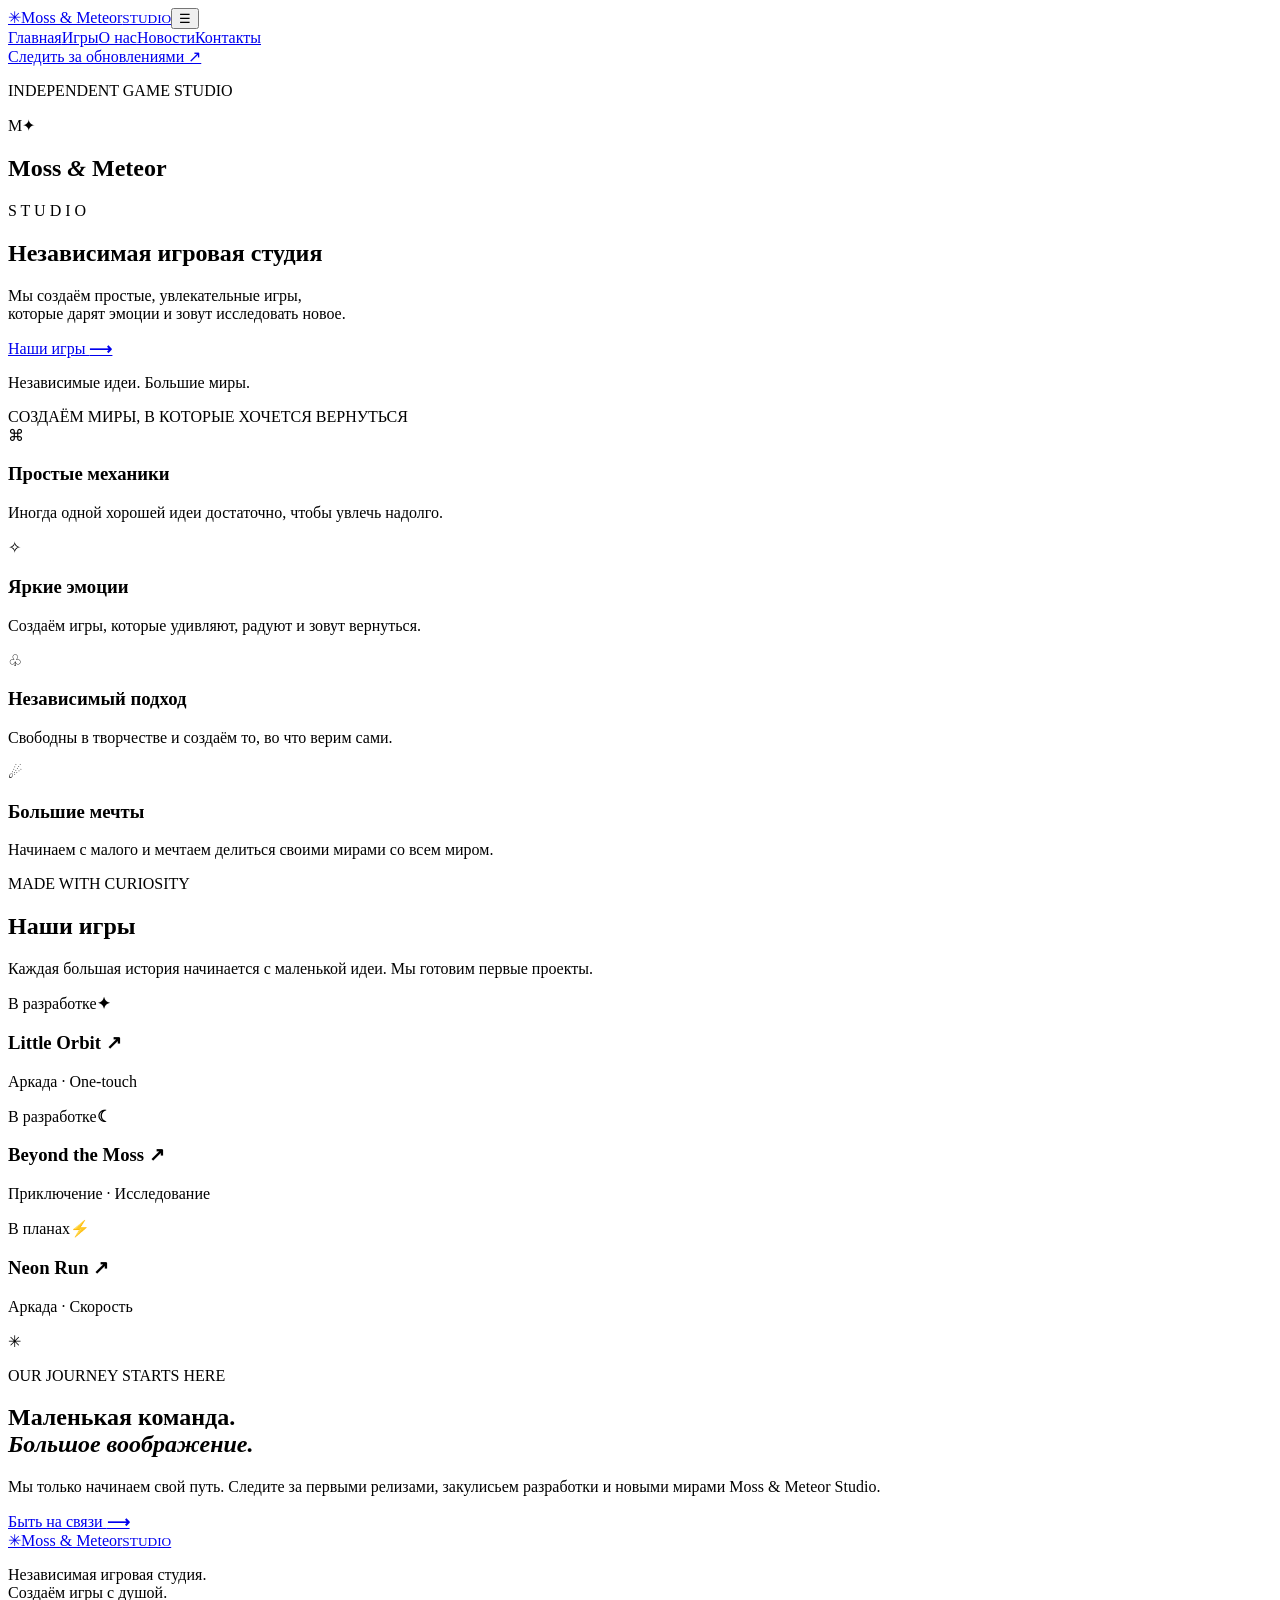
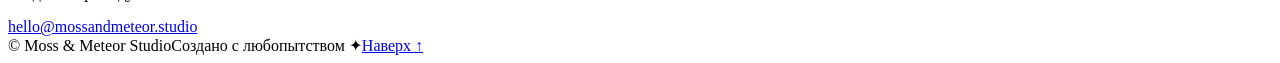
==== index.html @ 88b0e95c "Add Moss & Meteor Studio landing page" ====
<!doctype html>
<html lang="ru"><head><meta charset="utf-8"><meta name="viewport" content="width=device-width,initial-scale=1"><meta name="theme-color" content="#060b0c"><meta name="description" content="Moss & Meteor Studio — независимая игровая студия. Создаём небольшие игры с большими идеями."><title>Moss & Meteor Studio — Independent Game Studio</title><link rel="preconnect" href="https://fonts.googleapis.com"><link href="https://fonts.googleapis.com/css2?family=DM+Sans:wght@400;500;600;700&display=swap" rel="stylesheet"><link rel="stylesheet" href="style.css"></head>
<body><header class="top"><a class="brand" href="#home"><span class="mark">✳</span><span>Moss &amp; Meteor<small>STUDIO</small></span></a><button id="menu" aria-label="Открыть меню">☰</button><nav id="nav"><a href="#home">Главная</a><a href="#games">Игры</a><a href="#about">О нас</a><a href="#news">Новости</a><a href="#contact">Контакты</a></nav><a class="outline head-cta" href="#news">Следить за обновлениями ↗</a></header>
<main><section class="hero" id="home"><div class="sky"><div class="moon"></div><div class="meteor"></div><div class="planet"></div><div class="hills"></div></div><div class="hero-content"><p class="eyebrow">INDEPENDENT GAME STUDIO</p><div class="monogram">M<span>✦</span></div><h1>Moss <i>&amp;</i> Meteor</h1><div class="studio">S T U D I O</div><h2>Независимая игровая студия</h2><p class="desc">Мы создаём простые, увлекательные игры,<br class="desktop"> которые дарят эмоции и зовут исследовать новое.</p><a class="button light" href="#games">Наши игры <b>⟶</b></a><p class="note"><span></span> Независимые идеи. Большие миры.</p></div><div class="caption">СОЗДАЁМ МИРЫ, В КОТОРЫЕ ХОЧЕТСЯ ВЕРНУТЬСЯ</div></section>
<section class="values" id="about"><article><span>⌘</span><h3>Простые механики</h3><p>Иногда одной хорошей идеи достаточно, чтобы увлечь надолго.</p></article><article><span>✧</span><h3>Яркие эмоции</h3><p>Создаём игры, которые удивляют, радуют и зовут вернуться.</p></article><article><span>♧</span><h3>Независимый подход</h3><p>Свободны в творчестве и создаём то, во что верим сами.</p></article><article><span>☄</span><h3>Большие мечты</h3><p>Начинаем с малого и мечтаем делиться своими мирами со всем миром.</p></article></section>
<section class="games" id="games"><div class="section-head"><p class="eyebrow">MADE WITH CURIOSITY</p><h2>Наши игры</h2><p>Каждая большая история начинается с маленькой идеи. Мы готовим первые проекты.</p></div><div class="cards"><article class="game"><div class="art art-one"><span class="tag">В разработке</span><strong>✦</strong></div><h3>Little Orbit <span>↗</span></h3><p>Аркада · One-touch</p></article><article class="game"><div class="art art-two"><span class="tag">В разработке</span><strong>☾</strong></div><h3>Beyond the Moss <span>↗</span></h3><p>Приключение · Исследование</p></article><article class="game"><div class="art art-three"><span class="tag">В планах</span><strong>⚡</strong></div><h3>Neon Run <span>↗</span></h3><p>Аркада · Скорость</p></article></div></section>
<section class="manifesto" id="news"><div class="star">✳</div><p class="eyebrow">OUR JOURNEY STARTS HERE</p><h2>Маленькая команда.<br><i>Большое воображение.</i></h2><p>Мы только начинаем свой путь. Следите за первыми релизами, закулисьем разработки и новыми мирами Moss &amp; Meteor Studio.</p><a class="button light" href="mailto:hello@mossandmeteor.studio">Быть на связи <b>⟶</b></a></section></main>
<footer id="contact"><a class="brand" href="#home"><span class="mark">✳</span><span>Moss &amp; Meteor<small>STUDIO</small></span></a><p>Независимая игровая студия.<br>Создаём игры с душой.</p><a href="mailto:hello@mossandmeteor.studio">hello@mossandmeteor.studio</a><div class="footline"><span>© <span id="year"></span> Moss &amp; Meteor Studio</span><span>Создано с любопытством ✦</span><a href="#home">Наверх ↑</a></div></footer><script src="script.js"></script></body></html>
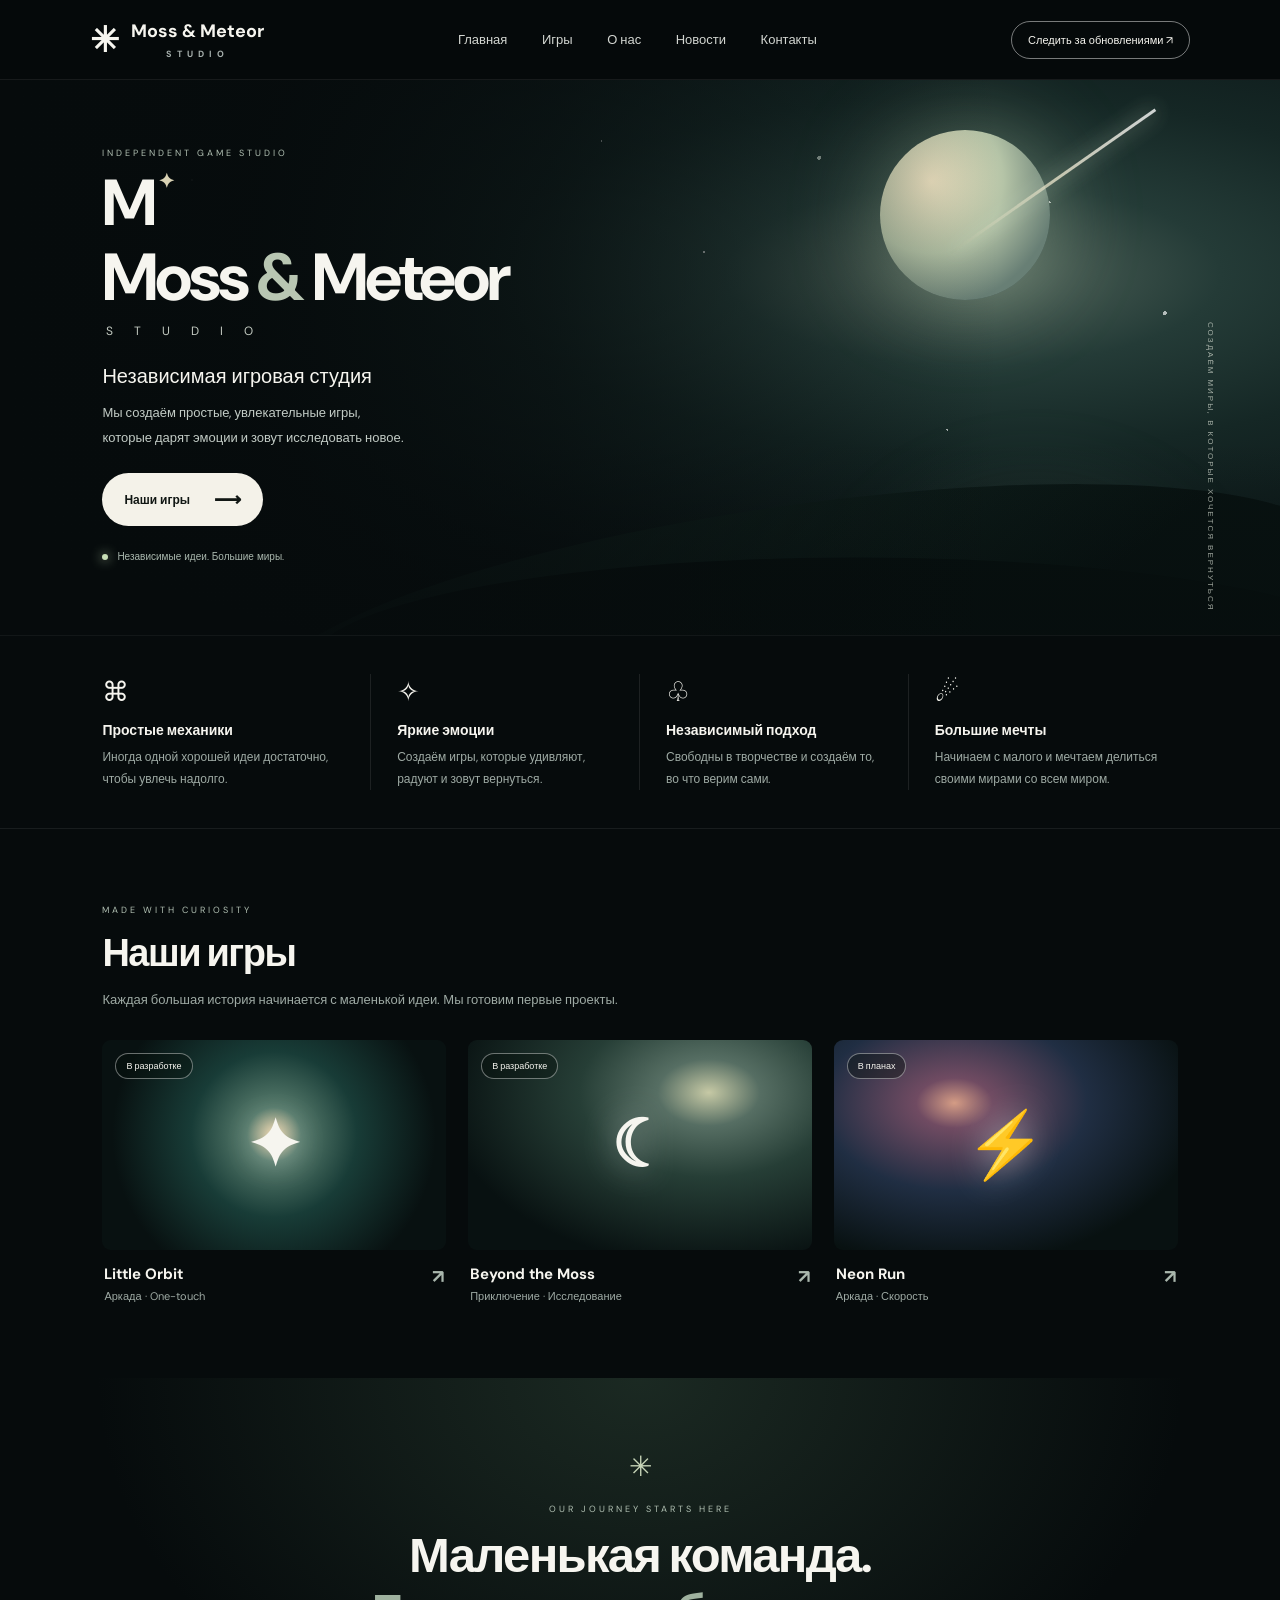
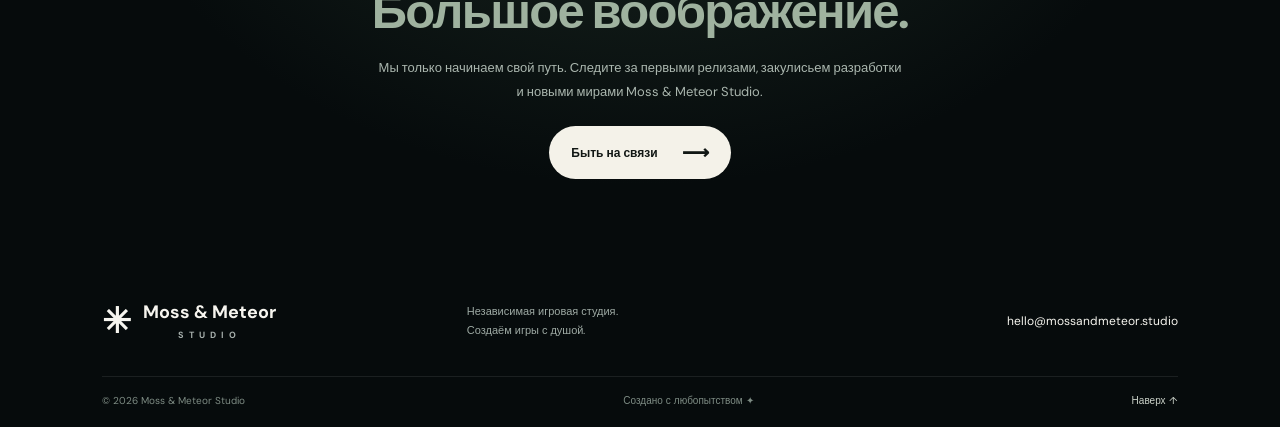
==== commit 6533cf15: "Improve SEO metadata and structured data" ====
--- a/index.html
+++ b/index.html
@@ -1,5 +1,36 @@
 <!doctype html>
-<html lang="ru"><head><meta charset="utf-8"><meta name="viewport" content="width=device-width,initial-scale=1"><meta name="theme-color" content="#060b0c"><meta name="description" content="Moss & Meteor Studio — независимая игровая студия. Создаём небольшие игры с большими идеями."><title>Moss & Meteor Studio — Independent Game Studio</title><link rel="preconnect" href="https://fonts.googleapis.com"><link href="https://fonts.googleapis.com/css2?family=DM+Sans:wght@400;500;600;700&display=swap" rel="stylesheet"><link rel="stylesheet" href="style.css"></head>
+<html lang="ru">
+<head>
+<meta charset="utf-8">
+<meta name="viewport" content="width=device-width, initial-scale=1">
+<meta name="theme-color" content="#060b0c">
+<meta name="description" content="Moss & Meteor Studio — независимая игровая студия. Создаём оригинальные инди-игры, аркады и приключения с большими идеями. Узнайте о наших проектах и разработке.">
+<meta name="robots" content="index, follow, max-image-preview:large">
+<link rel="canonical" href="https://rtccoin1.github.io/and-meteor-studio/">
+<title>Moss &amp; Meteor Studio — независимая игровая студия</title>
+<meta property="og:type" content="website">
+<meta property="og:locale" content="ru_RU">
+<meta property="og:site_name" content="Moss &amp; Meteor Studio">
+<meta property="og:title" content="Moss &amp; Meteor Studio — независимая игровая студия">
+<meta property="og:description" content="Создаём оригинальные инди-игры, аркады и приключения с большими идеями. Познакомьтесь с проектами Moss &amp; Meteor Studio.">
+<meta property="og:url" content="https://rtccoin1.github.io/and-meteor-studio/">
+<meta name="twitter:card" content="summary">
+<meta name="twitter:title" content="Moss &amp; Meteor Studio — независимая игровая студия">
+<meta name="twitter:description" content="Независимая игровая студия. Создаём небольшие игры с большими идеями.">
+<script type="application/ld+json">
+{
+  "@context": "https://schema.org",
+  "@type": "Organization",
+  "name": "Moss & Meteor Studio",
+  "url": "https://rtccoin1.github.io/and-meteor-studio/",
+  "description": "Независимая игровая студия, создающая оригинальные инди-игры, аркады и приключения.",
+  "email": "hello@mossandmeteor.studio"
+}
+</script>
+<link rel="preconnect" href="https://fonts.googleapis.com">
+<link href="https://fonts.googleapis.com/css2?family=DM+Sans:wght@400;500;600;700&display=swap" rel="stylesheet">
+<link rel="stylesheet" href="style.css">
+</head>
 <body><header class="top"><a class="brand" href="#home"><span class="mark">✳</span><span>Moss &amp; Meteor<small>STUDIO</small></span></a><button id="menu" aria-label="Открыть меню">☰</button><nav id="nav"><a href="#home">Главная</a><a href="#games">Игры</a><a href="#about">О нас</a><a href="#news">Новости</a><a href="#contact">Контакты</a></nav><a class="outline head-cta" href="#news">Следить за обновлениями ↗</a></header>
 <main><section class="hero" id="home"><div class="sky"><div class="moon"></div><div class="meteor"></div><div class="planet"></div><div class="hills"></div></div><div class="hero-content"><p class="eyebrow">INDEPENDENT GAME STUDIO</p><div class="monogram">M<span>✦</span></div><h1>Moss <i>&amp;</i> Meteor</h1><div class="studio">S T U D I O</div><h2>Независимая игровая студия</h2><p class="desc">Мы создаём простые, увлекательные игры,<br class="desktop"> которые дарят эмоции и зовут исследовать новое.</p><a class="button light" href="#games">Наши игры <b>⟶</b></a><p class="note"><span></span> Независимые идеи. Большие миры.</p></div><div class="caption">СОЗДАЁМ МИРЫ, В КОТОРЫЕ ХОЧЕТСЯ ВЕРНУТЬСЯ</div></section>
 <section class="values" id="about"><article><span>⌘</span><h3>Простые механики</h3><p>Иногда одной хорошей идеи достаточно, чтобы увлечь надолго.</p></article><article><span>✧</span><h3>Яркие эмоции</h3><p>Создаём игры, которые удивляют, радуют и зовут вернуться.</p></article><article><span>♧</span><h3>Независимый подход</h3><p>Свободны в творчестве и создаём то, во что верим сами.</p></article><article><span>☄</span><h3>Большие мечты</h3><p>Начинаем с малого и мечтаем делиться своими мирами со всем миром.</p></article></section>
--- a/style.css
+++ b/style.css
@@ -0,0 +1 @@
+*{box-sizing:border-box}html{scroll-behavior:smooth;scroll-padding-top:80px}body{margin:0;background:#060b0c;color:#f6f5ef;font-family:"DM Sans",Arial,sans-serif}a{color:inherit;text-decoration:none}.top{height:80px;padding:0 clamp(22px,7vw,110px);display:flex;align-items:center;justify-content:space-between;gap:24px;background:#05090a;border-bottom:1px solid #ffffff12;position:relative;z-index:5}.brand{display:flex;align-items:center;gap:12px;font-weight:700;font-size:18px;white-space:nowrap}.brand small{display:block;font-size:9px;letter-spacing:5px;text-align:center;color:#a7b0ad;margin-top:5px}.mark{font-size:35px}.top nav{display:flex;gap:clamp(16px,2.7vw,42px);font-size:13px;color:#d3d6d1}.top nav a:hover{color:#b9cba9}.outline{border:1px solid #ffffff75;border-radius:30px;padding:11px 16px;font-size:11px;white-space:nowrap}.top button{display:none;background:none;color:white;border:0;font-size:25px}.hero{height:555px;position:relative;overflow:hidden;isolation:isolate;display:flex;align-items:center}.sky{position:absolute;inset:0;z-index:-2;overflow:hidden;background:radial-gradient(ellipse at 76% 35%,#53665c 0%,#243b37 18%,#152725 35%,#0b1516 61%,#060b0c 85%)}.sky:before{content:"";position:absolute;inset:0;background-image:radial-gradient(1px 1px at 15% 18%,#fff 99%,transparent),radial-gradient(2px 2px at 64% 14%,#d9e5db 99%,transparent),radial-gradient(1px 1px at 82% 22%,#fff 99%,transparent),radial-gradient(1px 1px at 55% 31%,#fff 99%,transparent),radial-gradient(2px 2px at 91% 42%,#fff 99%,transparent),radial-gradient(1px 1px at 47% 11%,#fff 99%,transparent),radial-gradient(1px 1px at 74% 63%,#fff 99%,transparent);opacity:.65}.moon{position:absolute;width:170px;height:170px;border-radius:50%;right:18%;top:9%;background:radial-gradient(circle at 30% 30%,#f2e6c4,#b5c4a7 43%,#687f75 75%);box-shadow:0 0 90px #c3d9b566}.meteor{position:absolute;width:250px;height:3px;right:8%;top:18%;transform:rotate(-35deg);background:linear-gradient(90deg,transparent,#e9e4ca,#fff);box-shadow:0 0 20px #d7e6ce;opacity:.8}.planet{position:absolute;width:360px;height:360px;border-radius:50%;right:5%;bottom:-230px;background:radial-gradient(circle at 25% 20%,#778e75,#263e37 45%,#101d1b 70%);box-shadow:0 -15px 100px #b1d2b51b}.hills{position:absolute;left:20%;right:-5%;height:240px;bottom:-110px;border-radius:50% 50% 0 0;background:linear-gradient(150deg,#172d27,#081211 70%);transform:rotate(-8deg)}.hills:after{content:"";position:absolute;inset:30px 0 0;background:#07100f;border-radius:50% 50% 0 0;transform:translate(50px,30px) rotate(8deg)}.hero:after{content:"";position:absolute;inset:0;z-index:-1;background:linear-gradient(90deg,#060b0c 0%,#060b0cf2 20%,#060b0caa 43%,transparent 78%),linear-gradient(0deg,#060b0c66,transparent 35%)}.hero-content{padding-left:clamp(24px,8vw,130px);padding-top:5px;max-width:760px}.eyebrow{font-size:9px;letter-spacing:3px;color:#b1c0b3;margin:0 0 12px}.monogram{font-size:65px;line-height:1;font-weight:700;letter-spacing:-7px;margin-bottom:9px}.monogram span{font-size:20px;color:#d9d2b4;vertical-align:top;margin-left:8px}.hero h1{font-size:clamp(44px,5.2vw,70px);letter-spacing:-3px;line-height:1;margin:0}.hero h1 i{color:#b8c6b2;font-style:normal}.studio{font-size:12px;letter-spacing:9px;margin:12px 0 24px 4px;color:#c5ccc3}.hero h2{font-size:20px;font-weight:500;margin:0 0 12px}.desc{font-size:13px;line-height:1.9;color:#c2cbc5;margin:0 0 23px}.button{display:inline-flex;align-items:center;gap:24px;border-radius:40px;padding:14px 22px;font-size:12px;font-weight:700}.light{background:#f4f2e9;color:#111714}.light:hover{background:white}.button b{font-size:19px}.note{display:flex;align-items:center;gap:9px;color:#aab8ae;font-size:10px;margin-top:24px}.note span{width:6px;height:6px;background:#c8deb6;border-radius:50%;box-shadow:0 0 12px #c8deb6}.caption{position:absolute;right:5%;bottom:24px;writing-mode:vertical-rl;font-size:8px;letter-spacing:2px;color:#e0e6dbb0}.values{padding:38px clamp(24px,8vw,130px);display:grid;grid-template-columns:repeat(4,1fr);border-top:1px solid #ffffff0c;border-bottom:1px solid #ffffff12;gap:0}.values article{padding:0 26px;border-right:1px solid #ffffff18}.values article:first-child{padding-left:0}.values article:last-child{border:0;padding-right:0}.values article>span{font-size:27px}.values h3{font-size:14px;margin:12px 0 8px}.values p,.section-head>p:last-child{font-size:12px;line-height:1.8;color:#9eaaa4;margin:0}.games{padding:75px clamp(24px,8vw,130px)}.section-head{max-width:610px;margin-bottom:28px}.section-head h2{font-size:38px;letter-spacing:-1.5px;margin:0 0 10px}.section-head>p:last-child{font-size:13px}.cards{display:grid;grid-template-columns:repeat(3,1fr);gap:22px}.game .art{height:210px;border-radius:9px;position:relative;overflow:hidden;display:flex;align-items:center;justify-content:center}.art:before{content:"";position:absolute;inset:0;background:radial-gradient(circle at 50% 40%,#d5e5bc44,transparent 36%),linear-gradient(135deg,#1e3b33,#081111)}.art-one:before{background:radial-gradient(circle at 50% 45%,#f1d5a8,#567a6b 13%,#183c37 40%,#081111 78%)}.art-two:before{background:radial-gradient(ellipse at 70% 25%,#c6c9a5,#566e63 15%,#263e36 38%,#081111 78%)}.art-three:before{background:radial-gradient(ellipse at 35% 30%,#d49c85,#704b62 12%,#202e43 42%,#081111 78%)}.art strong{font-size:65px;z-index:1;text-shadow:0 0 35px #fff8}.tag{position:absolute;top:13px;left:13px;z-index:2;border:1px solid #ffffff66;background:#06100b66;padding:6px 10px;border-radius:30px;font-size:9px}.game h3{font-size:15px;margin:14px 2px 5px}.game h3 span{float:right;color:#a9b7ad;font-size:19px}.game>p{font-size:11px;color:#9eaaa4;margin:0 2px}.manifesto{text-align:center;padding:70px 24px 80px;background:radial-gradient(ellipse at 50% 0%,#334c3c77,transparent 60%)}.star{font-size:28px;color:#c6d4b7;margin-bottom:18px}.manifesto h2{font-size:clamp(32px,4.4vw,49px);line-height:1.15;letter-spacing:-1.7px;margin:0 0 17px}.manifesto h2 i{font-style:normal;color:#9fb29f}.manifesto>p:not(.eyebrow){max-width:530px;margin:0 auto 23px;font-size:13px;line-height:1.8;color:#aab6ae}footer{padding:32px clamp(24px,8vw,130px) 20px;display:grid;grid-template-columns:1fr 1fr 1fr;align-items:center;gap:18px}footer>p{font-size:11px;line-height:1.7;color:#9eaaa4}footer>a:last-of-type{justify-self:end;font-size:12px}.footline{grid-column:1/-1;border-top:1px solid #ffffff16;padding-top:17px;margin-top:8px;display:flex;justify-content:space-between;gap:15px;font-size:10px;color:#7e8c84}.footline a{color:#cbd2c9}@media(max-width:950px){.top{padding:0 24px}.top nav{gap:16px}.head-cta{display:none}.values{padding-left:24px;padding-right:24px}.values article{padding:0 16px}.games{padding-left:24px;padding-right:24px}}@media(max-width:700px){.top{height:70px;padding:0 19px}.brand{font-size:15px}.mark{font-size:30px}.top button{display:block}.top nav{display:none;position:absolute;top:69px;left:0;right:0;background:#070d0e;padding:12px 22px 20px;flex-direction:column;gap:0}.top nav.open{display:flex}.top nav a{padding:13px 0;border-bottom:1px solid #ffffff12}.hero{height:650px;align-items:flex-end}.hero:after{background:linear-gradient(0deg,#060b0c 0%,#060b0ce8 25%,#060b0c66 65%,transparent 100%)}.moon{width:120px;height:120px;right:12%;top:8%}.planet{width:270px;height:270px;bottom:-180px}.hero-content{padding:0 24px 43px}.monogram{font-size:50px}.hero h1{font-size:clamp(39px,10vw,57px);letter-spacing:-2px}.studio{margin-bottom:18px}.hero h2{font-size:17px}.desc{font-size:12px}.desktop{display:none}.caption{display:none}.values{grid-template-columns:1fr 1fr;padding:30px 24px;row-gap:27px}.values article{border:0;padding:0 12px}.values article:first-child,.values article:nth-child(odd){padding-left:0;border-right:1px solid #ffffff18}.values article:nth-child(even){padding-right:0;padding-left:20px}.values h3{font-size:13px}.values p{font-size:11px}.games{padding:53px 24px}.section-head h2{font-size:33px}.cards{grid-template-columns:1fr;gap:24px}.game .art{height:220px}.manifesto{padding:55px 24px 62px}.manifesto h2{font-size:34px}footer{padding:28px 24px 18px;grid-template-columns:1fr;gap:12px}footer>p{margin:0}footer>a:last-of-type{justify-self:start}.footline{flex-wrap:wrap}.footline span:nth-child(2){display:none}}@media(prefers-reduced-motion:reduce){html{scroll-behavior:auto}}
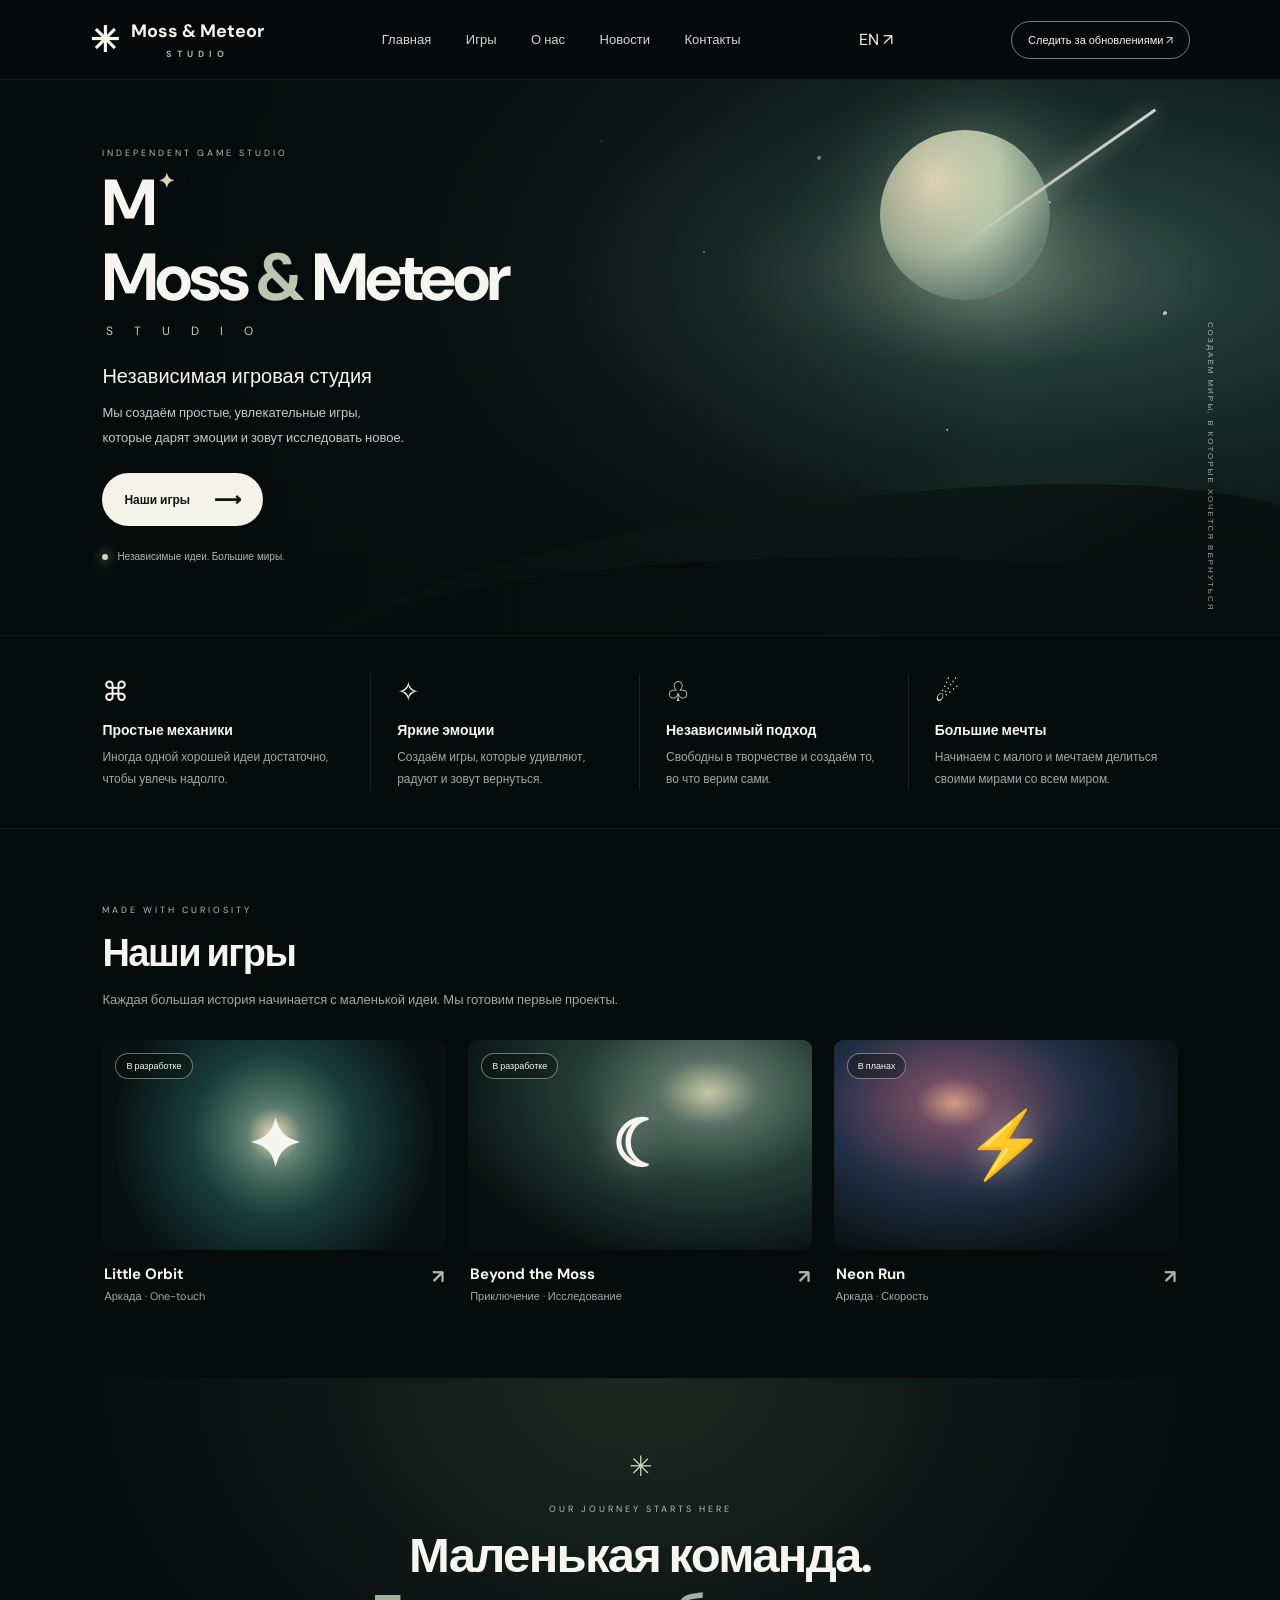
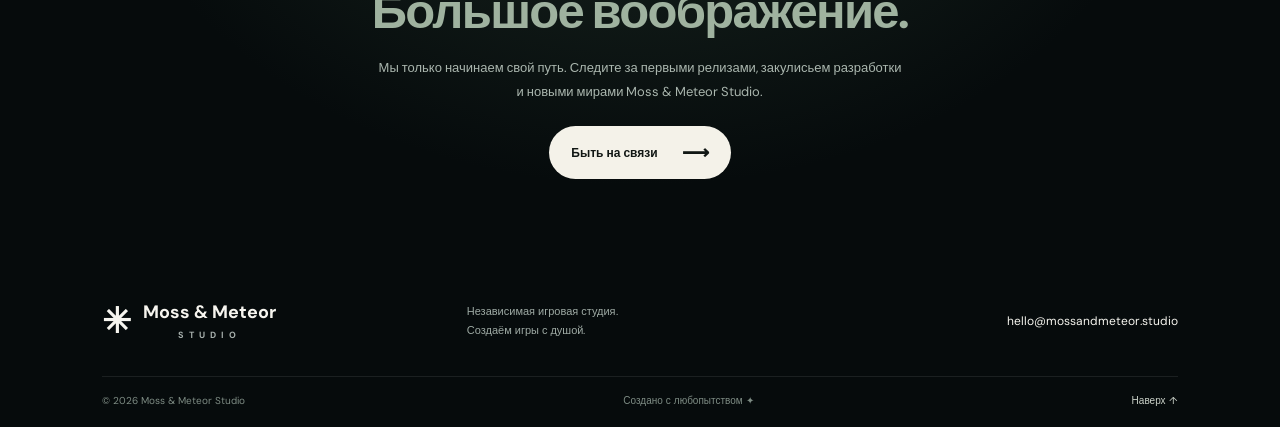
==== commit 1161a9f3: "Add favicon, language SEO tags, and English switch" ====
--- a/index.html
+++ b/index.html
@@ -7,6 +7,10 @@
 <meta name="description" content="Moss & Meteor Studio — независимая игровая студия. Создаём оригинальные инди-игры, аркады и приключения с большими идеями. Узнайте о наших проектах и разработке.">
 <meta name="robots" content="index, follow, max-image-preview:large">
 <link rel="canonical" href="https://rtccoin1.github.io/and-meteor-studio/">
+<link rel="alternate" hreflang="ru" href="https://rtccoin1.github.io/and-meteor-studio/">
+<link rel="alternate" hreflang="en" href="https://rtccoin1.github.io/and-meteor-studio/en/">
+<link rel="alternate" hreflang="x-default" href="https://rtccoin1.github.io/and-meteor-studio/">
+<link rel="icon" type="image/svg+xml" href="favicon.svg">
 <title>Moss &amp; Meteor Studio — независимая игровая студия</title>
 <meta property="og:type" content="website">
 <meta property="og:locale" content="ru_RU">
@@ -31,9 +35,9 @@
 <link href="https://fonts.googleapis.com/css2?family=DM+Sans:wght@400;500;600;700&display=swap" rel="stylesheet">
 <link rel="stylesheet" href="style.css">
 </head>
-<body><header class="top"><a class="brand" href="#home"><span class="mark">✳</span><span>Moss &amp; Meteor<small>STUDIO</small></span></a><button id="menu" aria-label="Открыть меню">☰</button><nav id="nav"><a href="#home">Главная</a><a href="#games">Игры</a><a href="#about">О нас</a><a href="#news">Новости</a><a href="#contact">Контакты</a></nav><a class="outline head-cta" href="#news">Следить за обновлениями ↗</a></header>
+<body><header class="top"><a class="brand" href="#home"><span class="mark">✳</span><span>Moss &amp; Meteor<small>STUDIO</small></span></a><button id="menu" aria-label="Открыть меню">☰</button><nav id="nav"><a href="#home">Главная</a><a href="#games">Игры</a><a href="#about">О нас</a><a href="#news">Новости</a><a href="#contact">Контакты</a></nav><a class="lang-link" href="en/" lang="en" hreflang="en">EN ↗</a><a class="outline head-cta" href="#news">Следить за обновлениями ↗</a></header>
 <main><section class="hero" id="home"><div class="sky"><div class="moon"></div><div class="meteor"></div><div class="planet"></div><div class="hills"></div></div><div class="hero-content"><p class="eyebrow">INDEPENDENT GAME STUDIO</p><div class="monogram">M<span>✦</span></div><h1>Moss <i>&amp;</i> Meteor</h1><div class="studio">S T U D I O</div><h2>Независимая игровая студия</h2><p class="desc">Мы создаём простые, увлекательные игры,<br class="desktop"> которые дарят эмоции и зовут исследовать новое.</p><a class="button light" href="#games">Наши игры <b>⟶</b></a><p class="note"><span></span> Независимые идеи. Большие миры.</p></div><div class="caption">СОЗДАЁМ МИРЫ, В КОТОРЫЕ ХОЧЕТСЯ ВЕРНУТЬСЯ</div></section>
 <section class="values" id="about"><article><span>⌘</span><h3>Простые механики</h3><p>Иногда одной хорошей идеи достаточно, чтобы увлечь надолго.</p></article><article><span>✧</span><h3>Яркие эмоции</h3><p>Создаём игры, которые удивляют, радуют и зовут вернуться.</p></article><article><span>♧</span><h3>Независимый подход</h3><p>Свободны в творчестве и создаём то, во что верим сами.</p></article><article><span>☄</span><h3>Большие мечты</h3><p>Начинаем с малого и мечтаем делиться своими мирами со всем миром.</p></article></section>
-<section class="games" id="games"><div class="section-head"><p class="eyebrow">MADE WITH CURIOSITY</p><h2>Наши игры</h2><p>Каждая большая история начинается с маленькой идеи. Мы готовим первые проекты.</p></div><div class="cards"><article class="game"><div class="art art-one"><span class="tag">В разработке</span><strong>✦</strong></div><h3>Little Orbit <span>↗</span></h3><p>Аркада · One-touch</p></article><article class="game"><div class="art art-two"><span class="tag">В разработке</span><strong>☾</strong></div><h3>Beyond the Moss <span>↗</span></h3><p>Приключение · Исследование</p></article><article class="game"><div class="art art-three"><span class="tag">В планах</span><strong>⚡</strong></div><h3>Neon Run <span>↗</span></h3><p>Аркада · Скорость</p></article></div></section>
+<section class="games" id="games"><div class="section-head"><p class="eyebrow">MADE WITH CURIOSITY</p><h2>Наши игры</h2><p>Каждая большая история начинается с маленькой идеи. Мы готовим первые проекты.</p></div><div class="cards"><article class="game"><div class="art art-one"><span class="tag">В разработке</span><strong>✦</strong></div><h3><a href="games/little-orbit.html">Little Orbit <span>↗</span></a></h3><p>Аркада · One-touch</p></article><article class="game"><div class="art art-two"><span class="tag">В разработке</span><strong>☾</strong></div><h3><a href="games/beyond-the-moss.html">Beyond the Moss <span>↗</span></a></h3><p>Приключение · Исследование</p></article><article class="game"><div class="art art-three"><span class="tag">В планах</span><strong>⚡</strong></div><h3><a href="games/neon-run.html">Neon Run <span>↗</span></a></h3><p>Аркада · Скорость</p></article></div></section>
 <section class="manifesto" id="news"><div class="star">✳</div><p class="eyebrow">OUR JOURNEY STARTS HERE</p><h2>Маленькая команда.<br><i>Большое воображение.</i></h2><p>Мы только начинаем свой путь. Следите за первыми релизами, закулисьем разработки и новыми мирами Moss &amp; Meteor Studio.</p><a class="button light" href="mailto:hello@mossandmeteor.studio">Быть на связи <b>⟶</b></a></section></main>
 <footer id="contact"><a class="brand" href="#home"><span class="mark">✳</span><span>Moss &amp; Meteor<small>STUDIO</small></span></a><p>Независимая игровая студия.<br>Создаём игры с душой.</p><a href="mailto:hello@mossandmeteor.studio">hello@mossandmeteor.studio</a><div class="footline"><span>© <span id="year"></span> Moss &amp; Meteor Studio</span><span>Создано с любопытством ✦</span><a href="#home">Наверх ↑</a></div></footer><script src="script.js"></script></body></html>
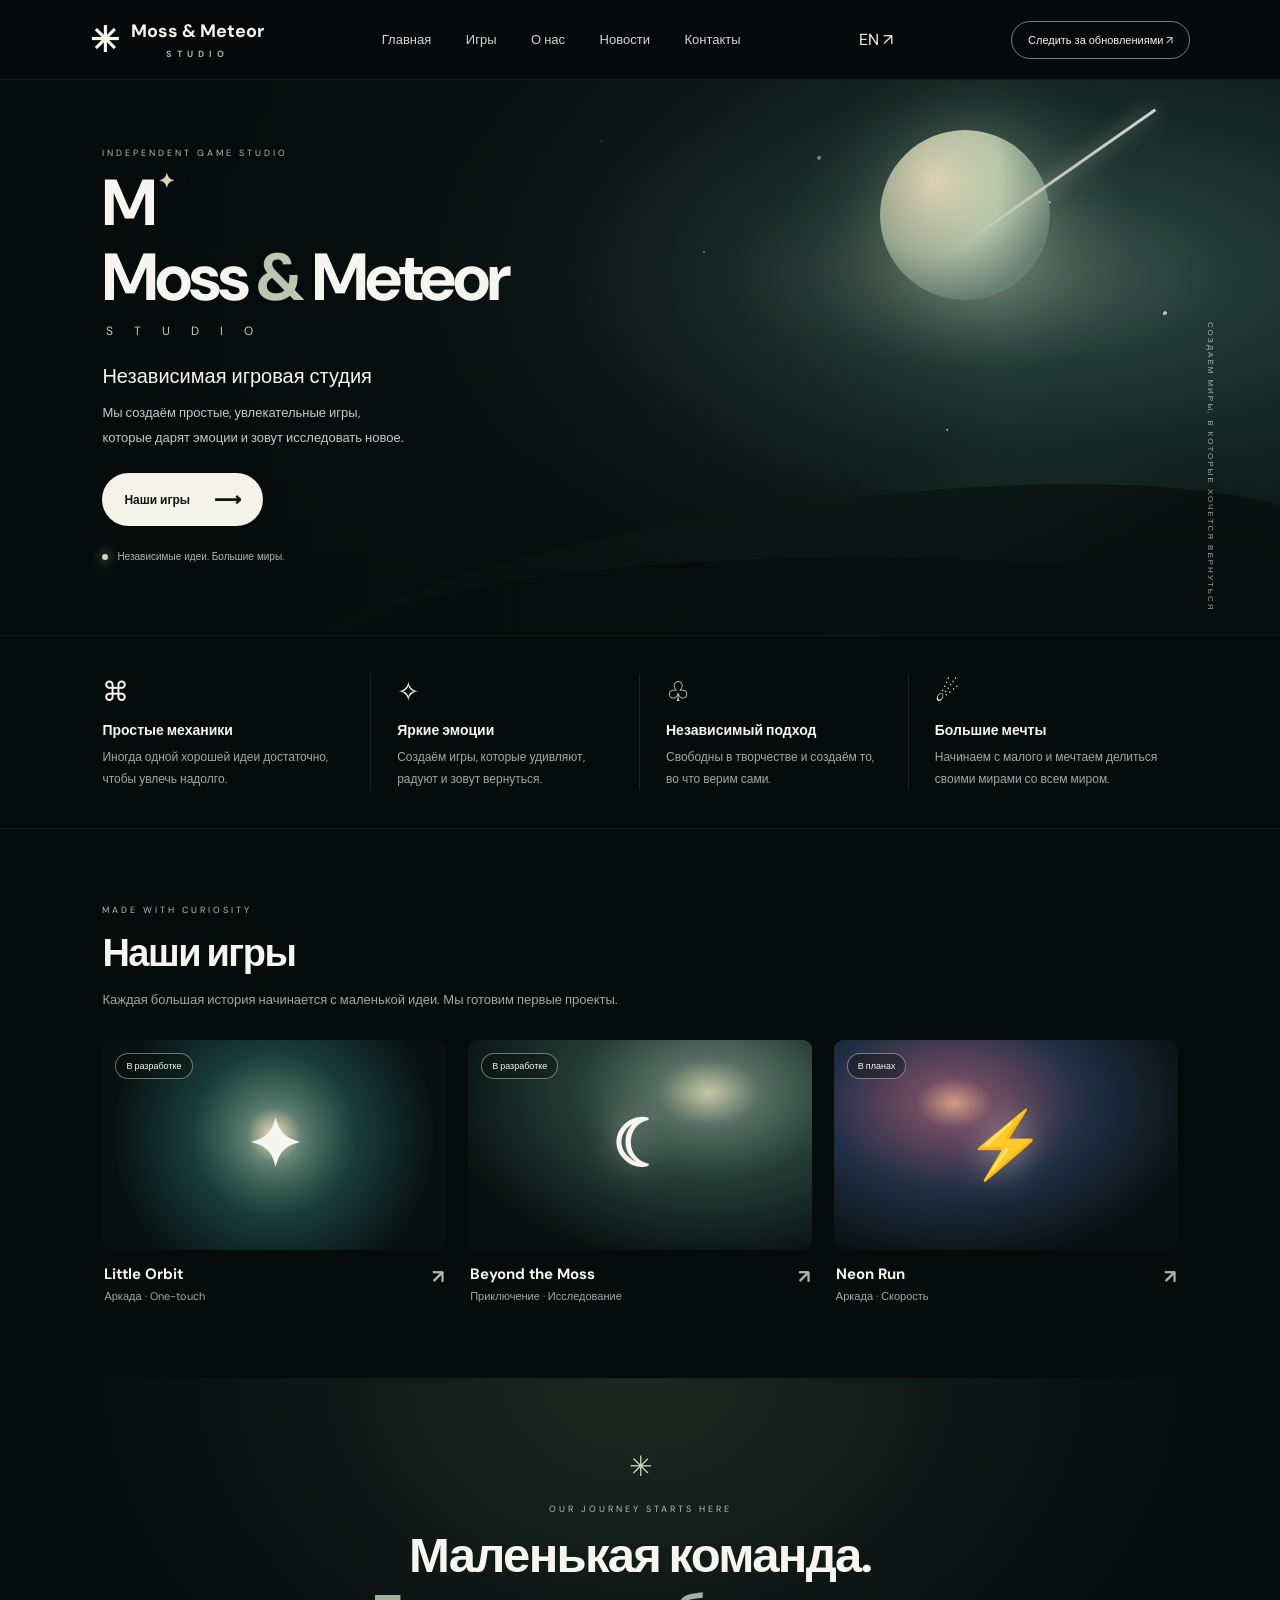
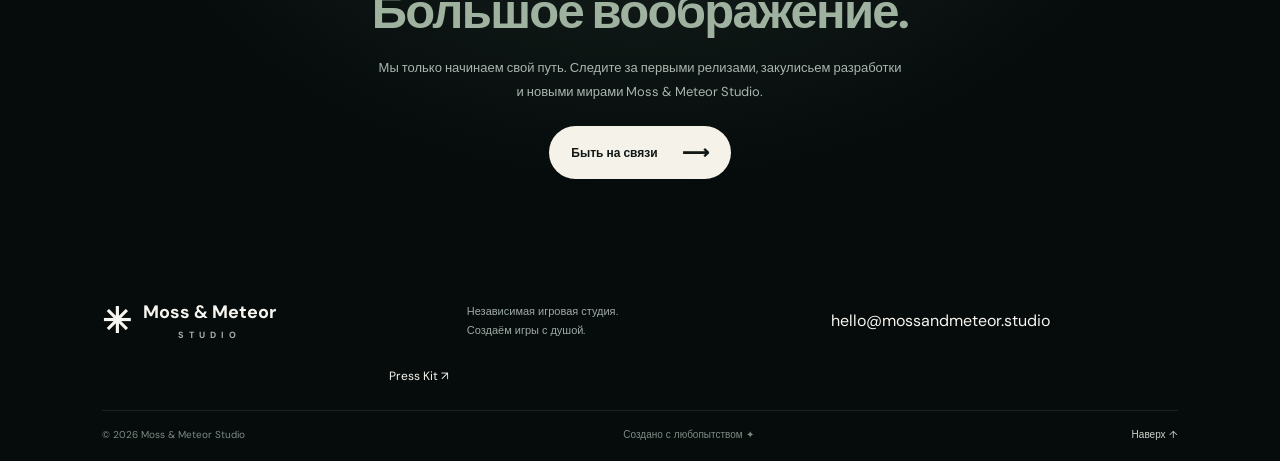
==== commit 0bd59086: "Link press kit from Russian homepage" ====
--- a/index.html
+++ b/index.html
@@ -40,4 +40,4 @@
 <section class="values" id="about"><article><span>⌘</span><h3>Простые механики</h3><p>Иногда одной хорошей идеи достаточно, чтобы увлечь надолго.</p></article><article><span>✧</span><h3>Яркие эмоции</h3><p>Создаём игры, которые удивляют, радуют и зовут вернуться.</p></article><article><span>♧</span><h3>Независимый подход</h3><p>Свободны в творчестве и создаём то, во что верим сами.</p></article><article><span>☄</span><h3>Большие мечты</h3><p>Начинаем с малого и мечтаем делиться своими мирами со всем миром.</p></article></section>
 <section class="games" id="games"><div class="section-head"><p class="eyebrow">MADE WITH CURIOSITY</p><h2>Наши игры</h2><p>Каждая большая история начинается с маленькой идеи. Мы готовим первые проекты.</p></div><div class="cards"><article class="game"><div class="art art-one"><span class="tag">В разработке</span><strong>✦</strong></div><h3><a href="games/little-orbit.html">Little Orbit <span>↗</span></a></h3><p>Аркада · One-touch</p></article><article class="game"><div class="art art-two"><span class="tag">В разработке</span><strong>☾</strong></div><h3><a href="games/beyond-the-moss.html">Beyond the Moss <span>↗</span></a></h3><p>Приключение · Исследование</p></article><article class="game"><div class="art art-three"><span class="tag">В планах</span><strong>⚡</strong></div><h3><a href="games/neon-run.html">Neon Run <span>↗</span></a></h3><p>Аркада · Скорость</p></article></div></section>
 <section class="manifesto" id="news"><div class="star">✳</div><p class="eyebrow">OUR JOURNEY STARTS HERE</p><h2>Маленькая команда.<br><i>Большое воображение.</i></h2><p>Мы только начинаем свой путь. Следите за первыми релизами, закулисьем разработки и новыми мирами Moss &amp; Meteor Studio.</p><a class="button light" href="mailto:hello@mossandmeteor.studio">Быть на связи <b>⟶</b></a></section></main>
-<footer id="contact"><a class="brand" href="#home"><span class="mark">✳</span><span>Moss &amp; Meteor<small>STUDIO</small></span></a><p>Независимая игровая студия.<br>Создаём игры с душой.</p><a href="mailto:hello@mossandmeteor.studio">hello@mossandmeteor.studio</a><div class="footline"><span>© <span id="year"></span> Moss &amp; Meteor Studio</span><span>Создано с любопытством ✦</span><a href="#home">Наверх ↑</a></div></footer><script src="script.js"></script></body></html>+<footer id="contact"><a class="brand" href="#home"><span class="mark">✳</span><span>Moss &amp; Meteor<small>STUDIO</small></span></a><p>Независимая игровая студия.<br>Создаём игры с душой.</p><a href="mailto:hello@mossandmeteor.studio">hello@mossandmeteor.studio</a><a href="press/">Press Kit ↗</a><div class="footline"><span>© <span id="year"></span> Moss &amp; Meteor Studio</span><span>Создано с любопытством ✦</span><a href="#home">Наверх ↑</a></div></footer><script src="script.js"></script></body></html>
